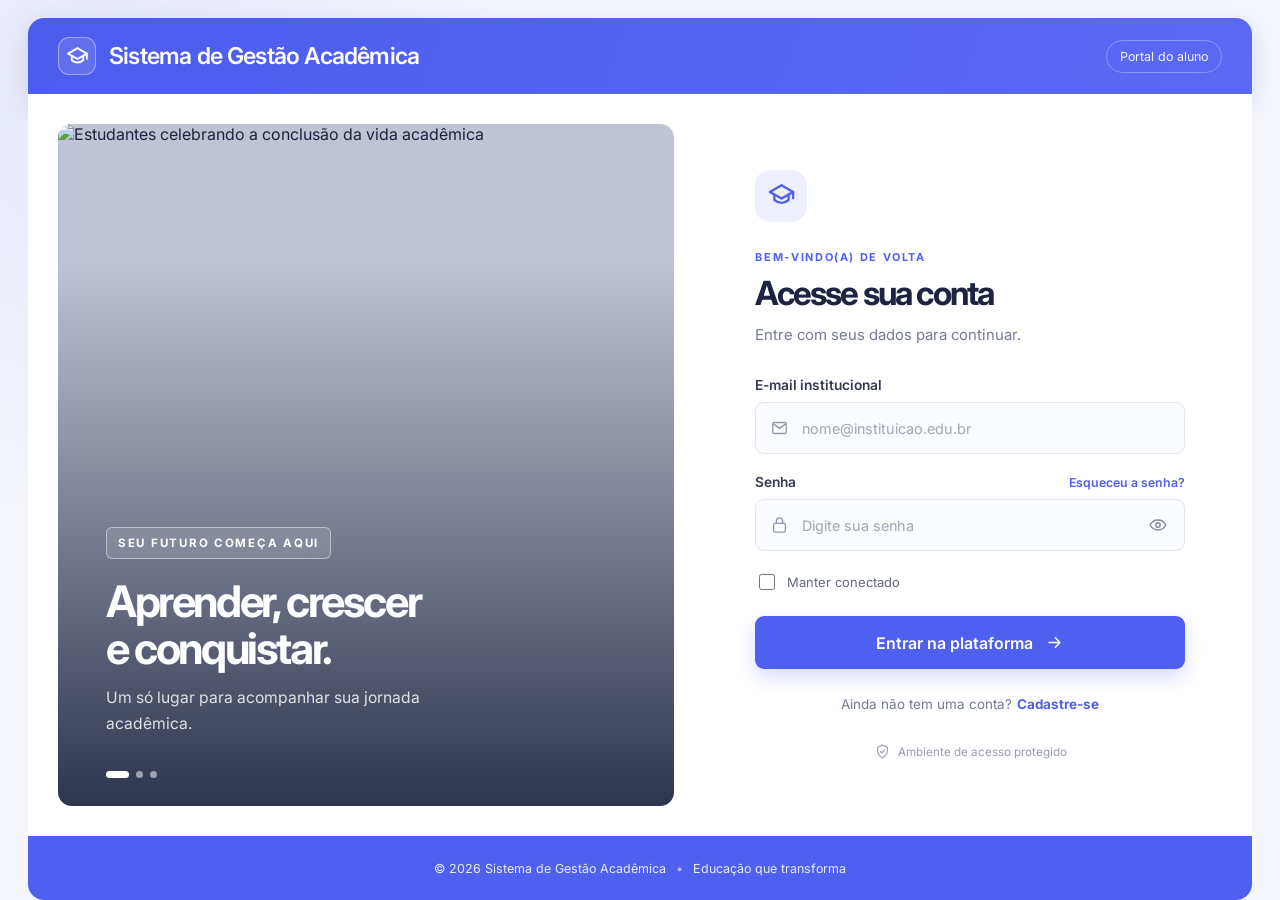
==== index.html @ 6fb916af "Tela de login" ====
<!DOCTYPE html>
<html lang="pt-BR">
<head>
  <meta charset="UTF-8">
  <meta name="viewport" content="width=device-width, initial-scale=1.0">
  <meta name="description" content="Acesse o Sistema de Gestão Acadêmica.">
  <title>Login | Sistema de Gestão Acadêmica</title>
  <link rel="preconnect" href="https://fonts.googleapis.com">
  <link rel="preconnect" href="https://fonts.gstatic.com" crossorigin>
  <link href="https://fonts.googleapis.com/css2?family=Inter:wght@400;500;600;700&display=swap" rel="stylesheet">
  <link rel="stylesheet" href="style.css">
</head>
<body>
  <div class="app-shell">
    <header class="topbar">
      <a class="brand" href="#" aria-label="Sistema de Gestão Acadêmica - início">
        <span class="brand-mark" aria-hidden="true">
          <svg viewBox="0 0 24 24" fill="none">
            <path d="M3 9.2 12 4l9 5.2-9 5.2L3 9.2Z" stroke="currentColor" stroke-width="1.8" stroke-linejoin="round"/>
            <path d="M6.5 11.4v4.1c3.5 2.8 7.5 2.8 11 0v-4.1M21 9.2v5" stroke="currentColor" stroke-width="1.8" stroke-linecap="round" stroke-linejoin="round"/>
          </svg>
        </span>
        <span>Sistema de Gestão Acadêmica</span>
      </a>
      <span class="topbar-label">Portal do aluno</span>
    </header>

    <main class="main-content">
      <section class="welcome-panel" aria-label="Boas-vindas">
        <div class="photo">
          <img
            src="https://images.unsplash.com/photo-1523050854058-8df90110c9f1?auto=format&fit=crop&w=1200&q=85"
            alt="Estudantes celebrando a conclusão da vida acadêmica">
          <div class="photo-shade"></div>
          <div class="photo-copy">
            <span class="eyebrow">SEU FUTURO COMEÇA AQUI</span>
            <h1>Aprender, crescer<br>e conquistar.</h1>
            <p>Um só lugar para acompanhar sua jornada acadêmica.</p>
          </div>
          <div class="photo-dots" aria-hidden="true"><span></span><span></span><span></span></div>
        </div>
      </section>

      <section class="login-panel" aria-labelledby="login-title">
        <div class="login-card">
          <div class="mini-logo" aria-hidden="true">
            <svg viewBox="0 0 24 24" fill="none">
              <path d="M3 9.2 12 4l9 5.2-9 5.2L3 9.2Z" stroke="currentColor" stroke-width="1.8" stroke-linejoin="round"/>
              <path d="M6.5 11.4v4.1c3.5 2.8 7.5 2.8 11 0v-4.1M21 9.2v5" stroke="currentColor" stroke-width="1.8" stroke-linecap="round" stroke-linejoin="round"/>
            </svg>
          </div>
          <p class="welcome-label">BEM-VINDO(A) DE VOLTA</p>
          <h2 id="login-title">Acesse sua conta</h2>
          <p class="subtitle">Entre com seus dados para continuar.</p>

          <form id="login-form" novalidate>
            <div class="form-field">
              <label for="email">E-mail institucional</label>
              <div class="input-wrap">
                <svg class="field-icon" viewBox="0 0 24 24" fill="none" aria-hidden="true">
                  <rect x="3.5" y="5" width="17" height="14" rx="2" stroke="currentColor" stroke-width="1.7"/>
                  <path d="m4.5 7 7.5 5.5L19.5 7" stroke="currentColor" stroke-width="1.7" stroke-linecap="round" stroke-linejoin="round"/>
                </svg>
                <input type="email" id="email" name="email" placeholder="nome@instituicao.edu.br" autocomplete="username" required>
              </div>
              <small class="field-error" id="email-error"></small>
            </div>

            <div class="form-field">
              <div class="label-row">
                <label for="senha">Senha</label>
                <a class="small-link" href="#" id="forgot-link">Esqueceu a senha?</a>
              </div>
              <div class="input-wrap">
                <svg class="field-icon" viewBox="0 0 24 24" fill="none" aria-hidden="true">
                  <rect x="4.5" y="10" width="15" height="11" rx="2" stroke="currentColor" stroke-width="1.7"/>
                  <path d="M8 10V7a4 4 0 0 1 8 0v3" stroke="currentColor" stroke-width="1.7" stroke-linecap="round"/>
                </svg>
                <input type="password" id="senha" name="senha" placeholder="Digite sua senha" autocomplete="current-password" required minlength="6">
                <button class="toggle-password" type="button" id="toggle-password" aria-label="Mostrar senha" aria-pressed="false">
                  <svg viewBox="0 0 24 24" fill="none" aria-hidden="true">
                    <path d="M2.5 12s3.4-6 9.5-6 9.5 6 9.5 6-3.4 6-9.5 6-9.5-6-9.5-6Z" stroke="currentColor" stroke-width="1.7" stroke-linejoin="round"/>
                    <circle cx="12" cy="12" r="2.6" stroke="currentColor" stroke-width="1.7"/>
                  </svg>
                </button>
              </div>
              <small class="field-error" id="senha-error"></small>
            </div>

            <div class="form-options">
              <label class="remember-option" for="lembrar">
                <input type="checkbox" id="lembrar" name="lembrar">
                <span>Manter conectado</span>
              </label>
            </div>

            <button class="submit-button" type="submit">
              <span>Entrar na plataforma</span>
              <svg viewBox="0 0 24 24" fill="none" aria-hidden="true">
                <path d="M5 12h14m-6-6 6 6-6 6" stroke="currentColor" stroke-width="1.8" stroke-linecap="round" stroke-linejoin="round"/>
              </svg>
            </button>
            <p class="form-message" id="form-message" role="status" aria-live="polite"></p>
          </form>

          <div class="signup">
            <span>Ainda não tem uma conta?</span>
            <a href="#" id="signup-link">Cadastre-se</a>
          </div>
          <p class="security-note">
            <svg viewBox="0 0 24 24" fill="none" aria-hidden="true">
              <path d="M12 3 19 6v5c0 4.5-3 7.8-7 10-4-2.2-7-5.5-7-10V6l7-3Z" stroke="currentColor" stroke-width="1.6" stroke-linejoin="round"/>
              <path d="m9 12 2 2 4-4" stroke="currentColor" stroke-width="1.6" stroke-linecap="round" stroke-linejoin="round"/>
            </svg>
            Ambiente de acesso protegido
          </p>
        </div>
      </section>
    </main>

    <footer class="footer">
      <span>© 2026 Sistema de Gestão Acadêmica</span>
      <span class="footer-separator" aria-hidden="true">•</span>
      <span>Educação que transforma</span>
    </footer>
  </div>
  <script src="script.js"></script>
</body>
</html>
---- style.css ----
/* ===== Base e identidade visual ===== */
:root {
  --primary: #4f5ff0;
  --primary-dark: #3948d8;
  --primary-soft: #eef0ff;
  --text: #1d2340;
  --muted: #747b91;
  --border: #e2e5ef;
  --surface: #ffffff;
  --page: #f4f6fb;
  --danger: #c6384b;
  --success: #217a53;
  --shadow: 0 22px 65px rgba(34, 45, 100, 0.10);
}

* { box-sizing: border-box; }

html { min-height: 100%; }

body {
  margin: 0;
  min-height: 100vh;
  font-family: "Inter", Arial, sans-serif;
  color: var(--text);
  background:
    radial-gradient(circle at 8% 12%, rgba(79, 95, 240, 0.09), transparent 27rem),
    var(--page);
}

button, input { font: inherit; }
a { color: inherit; }

.app-shell {
  width: min(1440px, 100%);
  min-height: 100vh;
  margin: 0 auto;
  display: flex;
  flex-direction: column;
  padding: 18px 28px 0;
}

.topbar {
  min-height: 76px;
  display: flex;
  align-items: center;
  justify-content: space-between;
  gap: 20px;
  padding: 0 30px;
  color: #fff;
  background: linear-gradient(110deg, #4c5ced, #5b69f5);
  border-radius: 16px 16px 0 0;
  box-shadow: 0 8px 24px rgba(65, 79, 218, 0.18);
}

.brand {
  display: inline-flex;
  align-items: center;
  gap: 13px;
  color: inherit;
  text-decoration: none;
  font-size: clamp(1.05rem, 2vw, 1.45rem);
  font-weight: 600;
  letter-spacing: -0.035em;
}

.brand-mark {
  width: 38px;
  height: 38px;
  display: grid;
  place-items: center;
  border: 1px solid rgba(255,255,255,.38);
  border-radius: 11px;
  background: rgba(255,255,255,.12);
}
.brand-mark svg { width: 25px; height: 25px; }

.topbar-label {
  padding: 8px 13px;
  border: 1px solid rgba(255,255,255,.3);
  border-radius: 999px;
  color: rgba(255,255,255,.92);
  font-size: .78rem;
  white-space: nowrap;
}

.main-content {
  flex: 1;
  display: grid;
  grid-template-columns: minmax(0, 1.08fr) minmax(390px, .92fr);
  min-height: 650px;
  background: var(--surface);
  overflow: hidden;
}

.welcome-panel {
  min-width: 0;
  padding: 30px 15px 30px 30px;
}

.photo {
  position: relative;
  height: 100%;
  min-height: 590px;
  overflow: hidden;
  border-radius: 14px;
  isolation: isolate;
  background: #c5c9d9;
}
.photo img {
  position: absolute;
  inset: 0;
  width: 100%;
  height: 100%;
  object-fit: cover;
  object-position: center;
  z-index: -2;
}
.photo-shade {
  position: absolute;
  inset: 0;
  z-index: -1;
  background: linear-gradient(180deg, rgba(13, 20, 48, .03) 20%, rgba(13, 20, 48, .82) 100%);
}
.photo-copy {
  position: absolute;
  left: clamp(24px, 4vw, 48px);
  right: 28px;
  bottom: 68px;
  color: white;
}
.eyebrow, .welcome-label {
  font-size: .72rem;
  font-weight: 700;
  letter-spacing: .15em;
}
.eyebrow {
  display: inline-block;
  padding: 8px 11px;
  border: 1px solid rgba(255,255,255,.45);
  border-radius: 6px;
  background: rgba(255,255,255,.12);
  backdrop-filter: blur(8px);
}
.photo-copy h1 {
  margin: 19px 0 12px;
  font-size: clamp(2rem, 3.4vw, 3.4rem);
  line-height: 1.09;
  letter-spacing: -.055em;
}
.photo-copy p {
  max-width: 380px;
  margin: 0;
  color: rgba(255,255,255,.83);
  font-size: .98rem;
  line-height: 1.7;
}
.photo-dots {
  position: absolute;
  left: clamp(24px, 4vw, 48px);
  bottom: 28px;
  display: flex;
  gap: 7px;
}
.photo-dots span {
  width: 7px;
  height: 7px;
  border-radius: 50%;
  background: rgba(255,255,255,.52);
}
.photo-dots span:first-child { width: 23px; border-radius: 99px; background: #fff; }

.login-panel {
  display: grid;
  place-items: center;
  padding: 42px clamp(28px, 5vw, 76px);
  background: #fff;
}
.login-card { width: 100%; max-width: 430px; }

.mini-logo {
  display: grid;
  place-items: center;
  width: 52px;
  height: 52px;
  margin-bottom: 28px;
  color: var(--primary);
  background: var(--primary-soft);
  border-radius: 15px;
}
.mini-logo svg { width: 31px; height: 31px; }

.welcome-label {
  margin: 0 0 10px;
  color: var(--primary);
  font-size: .68rem;
}
.login-card h2 {
  margin: 0;
  font-size: clamp(1.75rem, 2.6vw, 2.2rem);
  line-height: 1.2;
  letter-spacing: -.055em;
}
.subtitle {
  margin: 10px 0 30px;
  color: var(--muted);
  font-size: .93rem;
  line-height: 1.6;
}

.form-field { margin-bottom: 20px; }
.form-field > label, .label-row > label {
  display: block;
  margin-bottom: 9px;
  font-size: .86rem;
  font-weight: 600;
  color: #343a52;
}
.label-row {
  display: flex;
  align-items: center;
  justify-content: space-between;
  gap: 12px;
}
.small-link {
  margin-bottom: 9px;
  color: var(--primary);
  text-decoration: none;
  font-size: .77rem;
  font-weight: 600;
}
.small-link:hover, .signup a:hover { text-decoration: underline; }

.input-wrap { position: relative; }
.input-wrap input {
  width: 100%;
  height: 52px;
  padding: 0 46px;
  color: var(--text);
  background: #fbfcff;
  border: 1px solid var(--border);
  border-radius: 9px;
  outline: none;
  font-size: .9rem;
  transition: border-color .2s, box-shadow .2s, background .2s;
}
.input-wrap input::placeholder { color: #a0a5b5; }
.input-wrap input:hover { border-color: #c4c9dc; }
.input-wrap input:focus {
  border-color: var(--primary);
  background: #fff;
  box-shadow: 0 0 0 4px rgba(79,95,240,.11);
}
.input-wrap input[aria-invalid="true"] { border-color: var(--danger); }
.field-icon {
  position: absolute;
  top: 50%;
  left: 15px;
  width: 19px;
  height: 19px;
  color: #9097ad;
  transform: translateY(-50%);
  pointer-events: none;
}
.toggle-password {
  position: absolute;
  top: 50%;
  right: 10px;
  display: grid;
  place-items: center;
  width: 34px;
  height: 34px;
  padding: 0;
  color: #858ba0;
  background: transparent;
  border: 0;
  border-radius: 7px;
  cursor: pointer;
  transform: translateY(-50%);
}
.toggle-password:hover { color: var(--primary); background: var(--primary-soft); }
.toggle-password svg { width: 20px; height: 20px; }
.field-error { display: block; min-height: 0; margin-top: 5px; color: var(--danger); font-size: .75rem; }
.field-error:empty { display: none; }

.form-options { display: flex; justify-content: space-between; margin: 1px 0 23px; }
.remember-option {
  display: inline-flex;
  align-items: center;
  gap: 9px;
  color: #626980;
  cursor: pointer;
  font-size: .81rem;
}
.remember-option input {
  width: 16px;
  height: 16px;
  accent-color: var(--primary);
  cursor: pointer;
}

.submit-button {
  width: 100%;
  min-height: 53px;
  display: flex;
  align-items: center;
  justify-content: center;
  gap: 12px;
  padding: 12px 18px;
  color: #fff;
  background: var(--primary);
  border: 0;
  border-radius: 9px;
  box-shadow: 0 8px 18px rgba(79,95,240,.22);
  font-weight: 600;
  cursor: pointer;
  transition: transform .18s, background .18s, box-shadow .18s;
}
.submit-button:hover {
  background: var(--primary-dark);
  box-shadow: 0 10px 22px rgba(79,95,240,.28);
  transform: translateY(-1px);
}
.submit-button:active { transform: translateY(0); }
.submit-button svg { width: 19px; height: 19px; }
.form-message { min-height: 0; margin: 12px 0 0; font-size: .82rem; line-height: 1.5; }
.form-message:not(:empty) { padding: 10px 12px; border-radius: 8px; }
.form-message.error { color: var(--danger); background: #fff0f2; }
.form-message.success { color: var(--success); background: #eaf8f0; }

.signup {
  display: flex;
  flex-wrap: wrap;
  align-items: center;
  justify-content: center;
  gap: 5px;
  margin-top: 27px;
  color: var(--muted);
  font-size: .84rem;
}
.signup a { color: var(--primary); font-weight: 700; text-decoration: none; }

.security-note {
  display: flex;
  align-items: center;
  justify-content: center;
  gap: 7px;
  margin: 31px 0 0;
  color: #969caf;
  font-size: .73rem;
}
.security-note svg { width: 17px; height: 17px; }

.footer {
  min-height: 64px;
  display: flex;
  align-items: center;
  justify-content: center;
  flex-wrap: wrap;
  gap: 10px;
  padding: 15px;
  color: rgba(255,255,255,.88);
  background: #4f5ff0;
  border-radius: 0 0 16px 16px;
  font-size: .78rem;
  text-align: center;
}
.footer-separator { opacity: .65; }

@media (max-width: 900px) {
  .app-shell { padding: 12px 12px 0; }
  .topbar { min-height: 68px; padding: 0 20px; }
  .main-content { grid-template-columns: minmax(0, .9fr) minmax(350px, 1.1fr); min-height: 620px; }
  .welcome-panel { padding: 20px 10px 20px 20px; }
  .photo { min-height: 580px; }
  .login-panel { padding: 35px 28px; }
  .photo-copy h1 { font-size: 2.25rem; }
}

@media (max-width: 680px) {
  .app-shell { padding: 0; }
  .topbar { border-radius: 0; padding: 0 18px; min-height: 66px; }
  .brand { gap: 9px; font-size: 1rem; }
  .brand-mark { width: 34px; height: 34px; }
  .topbar-label { display: none; }
  .main-content { display: flex; flex-direction: column; min-height: 0; }
  .welcome-panel { padding: 16px 16px 0; }
  .photo { min-height: 220px; height: 220px; border-radius: 12px; }
  .photo-copy { left: 22px; bottom: 25px; }
  .photo-copy h1 { margin: 10px 0 6px; font-size: 1.65rem; }
  .photo-copy p { max-width: 300px; font-size: .8rem; line-height: 1.4; }
  .eyebrow { padding: 6px 8px; font-size: .57rem; }
  .photo-dots { display: none; }
  .login-panel { padding: 30px 22px 38px; }
  .mini-logo { width: 44px; height: 44px; margin-bottom: 21px; border-radius: 12px; }
  .mini-logo svg { width: 27px; height: 27px; }
  .subtitle { margin-bottom: 25px; }
  .footer { border-radius: 0; min-height: 58px; font-size: .72rem; }
}

@media (prefers-reduced-motion: reduce) {
  *, *::before, *::after { scroll-behavior: auto !important; transition: none !important; }
}
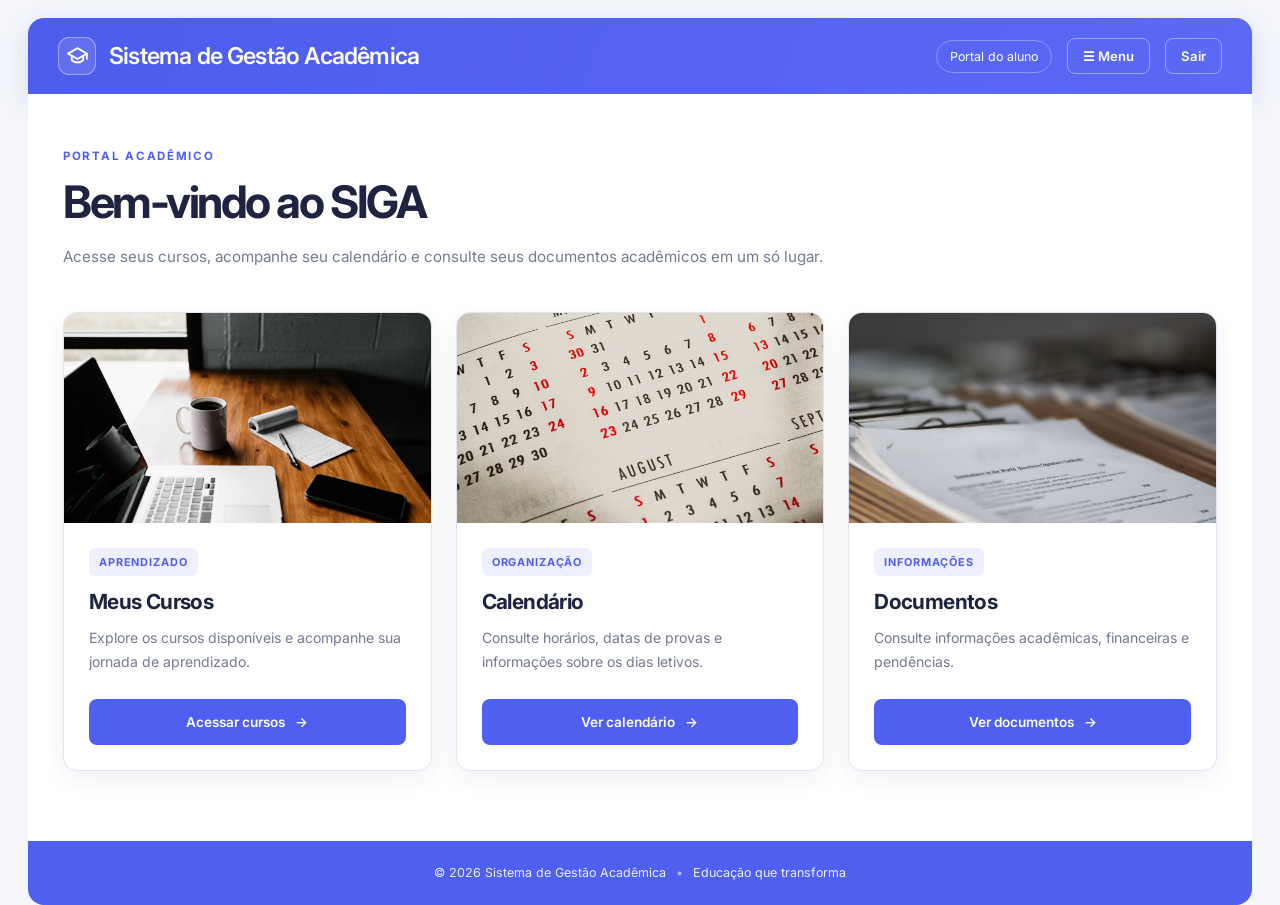
==== commit ae50eac2: "Projeto SIGA finalizado." ====
--- a/index.html
+++ b/index.html
@@ -1,129 +1,178 @@
 <!DOCTYPE html>
 <html lang="pt-BR">
 <head>
-  <meta charset="UTF-8">
-  <meta name="viewport" content="width=device-width, initial-scale=1.0">
-  <meta name="description" content="Acesse o Sistema de Gestão Acadêmica.">
-  <title>Login | Sistema de Gestão Acadêmica</title>
-  <link rel="preconnect" href="https://fonts.googleapis.com">
-  <link rel="preconnect" href="https://fonts.gstatic.com" crossorigin>
-  <link href="https://fonts.googleapis.com/css2?family=Inter:wght@400;500;600;700&display=swap" rel="stylesheet">
-  <link rel="stylesheet" href="style.css">
+    <meta charset="UTF-8">
+    <meta name="viewport" content="width=device-width, initial-scale=1.0">
+
+    <meta name="description" content="Portal do aluno do Sistema de Gestão Acadêmica.">
+
+    <title>Início | Sistema de Gestão Acadêmica</title>
+
+    <link rel="preconnect" href="https://fonts.googleapis.com">
+    <link rel="preconnect" href="https://fonts.gstatic.com" crossorigin>
+
+    <link href="https://fonts.googleapis.com/css2?family=Inter:wght@400;500;600;700&display=swap"
+          rel="stylesheet">
+
+    <link rel="stylesheet" href="css/index.css">
+    <link rel="stylesheet" href="css/menu.css">
 </head>
+
 <body>
-  <div class="app-shell">
-    <header class="topbar">
-      <a class="brand" href="#" aria-label="Sistema de Gestão Acadêmica - início">
-        <span class="brand-mark" aria-hidden="true">
-          <svg viewBox="0 0 24 24" fill="none">
-            <path d="M3 9.2 12 4l9 5.2-9 5.2L3 9.2Z" stroke="currentColor" stroke-width="1.8" stroke-linejoin="round"/>
-            <path d="M6.5 11.4v4.1c3.5 2.8 7.5 2.8 11 0v-4.1M21 9.2v5" stroke="currentColor" stroke-width="1.8" stroke-linecap="round" stroke-linejoin="round"/>
-          </svg>
-        </span>
-        <span>Sistema de Gestão Acadêmica</span>
-      </a>
-      <span class="topbar-label">Portal do aluno</span>
-    </header>
+    <div class="app-shell">
 
-    <main class="main-content">
-      <section class="welcome-panel" aria-label="Boas-vindas">
-        <div class="photo">
-          <img
-            src="https://images.unsplash.com/photo-1523050854058-8df90110c9f1?auto=format&fit=crop&w=1200&q=85"
-            alt="Estudantes celebrando a conclusão da vida acadêmica">
-          <div class="photo-shade"></div>
-          <div class="photo-copy">
-            <span class="eyebrow">SEU FUTURO COMEÇA AQUI</span>
-            <h1>Aprender, crescer<br>e conquistar.</h1>
-            <p>Um só lugar para acompanhar sua jornada acadêmica.</p>
-          </div>
-          <div class="photo-dots" aria-hidden="true"><span></span><span></span><span></span></div>
-        </div>
-      </section>
+        <!-- Cabeçalho -->
+        <header class="topbar">
 
-      <section class="login-panel" aria-labelledby="login-title">
-        <div class="login-card">
-          <div class="mini-logo" aria-hidden="true">
-            <svg viewBox="0 0 24 24" fill="none">
-              <path d="M3 9.2 12 4l9 5.2-9 5.2L3 9.2Z" stroke="currentColor" stroke-width="1.8" stroke-linejoin="round"/>
-              <path d="M6.5 11.4v4.1c3.5 2.8 7.5 2.8 11 0v-4.1M21 9.2v5" stroke="currentColor" stroke-width="1.8" stroke-linecap="round" stroke-linejoin="round"/>
-            </svg>
-          </div>
-          <p class="welcome-label">BEM-VINDO(A) DE VOLTA</p>
-          <h2 id="login-title">Acesse sua conta</h2>
-          <p class="subtitle">Entre com seus dados para continuar.</p>
+            <a href="index.html" class="brand">
+                <span class="brand-mark" aria-hidden="true">
+                    <svg viewBox="0 0 24 24" fill="none">
+                        <path d="M3 9.2 12 4l9 5.2-9 5.2L3 9.2Z"
+                              stroke="currentColor"
+                              stroke-width="1.8"
+                              stroke-linejoin="round"/>
 
-          <form id="login-form" novalidate>
-            <div class="form-field">
-              <label for="email">E-mail institucional</label>
-              <div class="input-wrap">
-                <svg class="field-icon" viewBox="0 0 24 24" fill="none" aria-hidden="true">
-                  <rect x="3.5" y="5" width="17" height="14" rx="2" stroke="currentColor" stroke-width="1.7"/>
-                  <path d="m4.5 7 7.5 5.5L19.5 7" stroke="currentColor" stroke-width="1.7" stroke-linecap="round" stroke-linejoin="round"/>
-                </svg>
-                <input type="email" id="email" name="email" placeholder="nome@instituicao.edu.br" autocomplete="username" required>
-              </div>
-              <small class="field-error" id="email-error"></small>
+                        <path d="M6.5 11.4v4.1c3.5 2.8 7.5 2.8 11 0v-4.1M21 9.2v5"
+                              stroke="currentColor"
+                              stroke-width="1.8"
+                              stroke-linecap="round"
+                              stroke-linejoin="round"/>
+                    </svg>
+                </span>
+
+                <span>Sistema de Gestão Acadêmica</span>
+            </a>
+
+            
+            <div class="header-actions">
+                <span class="topbar-label">Portal do aluno</span>
+
+                <nav class="menu-navegacao" aria-label="Navegação principal">
+                    <button
+                        type="button"
+                        class="menu-botao"
+                        aria-expanded="false"
+                        aria-controls="menu-opcoes">
+                        ☰ Menu
+                    </button>
+
+                    <div class="menu-opcoes" id="menu-opcoes" hidden>
+                        <a href="index.html" aria-current="page">Página inicial</a>
+                        <a href="curso.html">Meus Cursos</a>
+                        <a href="calendario.html">Calendário</a>
+                        <a href="documento.html">Documentos</a>
+                    </div>
+                </nav>
+
+                <a href="login.html" class="logout-link">Sair</a>
             </div>
 
-            <div class="form-field">
-              <div class="label-row">
-                <label for="senha">Senha</label>
-                <a class="small-link" href="#" id="forgot-link">Esqueceu a senha?</a>
-              </div>
-              <div class="input-wrap">
-                <svg class="field-icon" viewBox="0 0 24 24" fill="none" aria-hidden="true">
-                  <rect x="4.5" y="10" width="15" height="11" rx="2" stroke="currentColor" stroke-width="1.7"/>
-                  <path d="M8 10V7a4 4 0 0 1 8 0v3" stroke="currentColor" stroke-width="1.7" stroke-linecap="round"/>
-                </svg>
-                <input type="password" id="senha" name="senha" placeholder="Digite sua senha" autocomplete="current-password" required minlength="6">
-                <button class="toggle-password" type="button" id="toggle-password" aria-label="Mostrar senha" aria-pressed="false">
-                  <svg viewBox="0 0 24 24" fill="none" aria-hidden="true">
-                    <path d="M2.5 12s3.4-6 9.5-6 9.5 6 9.5 6-3.4 6-9.5 6-9.5-6-9.5-6Z" stroke="currentColor" stroke-width="1.7" stroke-linejoin="round"/>
-                    <circle cx="12" cy="12" r="2.6" stroke="currentColor" stroke-width="1.7"/>
-                  </svg>
-                </button>
-              </div>
-              <small class="field-error" id="senha-error"></small>
-            </div>
 
-            <div class="form-options">
-              <label class="remember-option" for="lembrar">
-                <input type="checkbox" id="lembrar" name="lembrar">
-                <span>Manter conectado</span>
-              </label>
-            </div>
+        </header>
 
-            <button class="submit-button" type="submit">
-              <span>Entrar na plataforma</span>
-              <svg viewBox="0 0 24 24" fill="none" aria-hidden="true">
-                <path d="M5 12h14m-6-6 6 6-6 6" stroke="currentColor" stroke-width="1.8" stroke-linecap="round" stroke-linejoin="round"/>
-              </svg>
-            </button>
-            <p class="form-message" id="form-message" role="status" aria-live="polite"></p>
-          </form>
+        <!-- Conteúdo principal -->
+        <main class="container">
 
-          <div class="signup">
-            <span>Ainda não tem uma conta?</span>
-            <a href="#" id="signup-link">Cadastre-se</a>
-          </div>
-          <p class="security-note">
-            <svg viewBox="0 0 24 24" fill="none" aria-hidden="true">
-              <path d="M12 3 19 6v5c0 4.5-3 7.8-7 10-4-2.2-7-5.5-7-10V6l7-3Z" stroke="currentColor" stroke-width="1.6" stroke-linejoin="round"/>
-              <path d="m9 12 2 2 4-4" stroke="currentColor" stroke-width="1.6" stroke-linecap="round" stroke-linejoin="round"/>
-            </svg>
-            Ambiente de acesso protegido
-          </p>
-        </div>
-      </section>
-    </main>
+            <section class="page-heading">
+                <p class="welcome-label">PORTAL ACADÊMICO</p>
 
-    <footer class="footer">
-      <span>© 2026 Sistema de Gestão Acadêmica</span>
-      <span class="footer-separator" aria-hidden="true">•</span>
-      <span>Educação que transforma</span>
-    </footer>
-  </div>
-  <script src="script.js"></script>
+                <h1>Bem-vindo ao SIGA</h1>
+
+                <p class="page-description">
+                    Acesse seus cursos, acompanhe seu calendário
+                    e consulte seus documentos acadêmicos em um só lugar.
+                </p>
+            </section>
+
+            <!-- Áreas do sistema -->
+            <section class="grade-servicos" aria-label="Áreas do sistema">
+
+                <!-- Cursos -->
+                <article class="card">
+                    <div class="card-imagem">
+                        <img src="/imagens/ft1.avif"
+                             alt="Livros e materiais de estudo">
+                    </div>
+
+                    <div class="card-corpo">
+                        <span class="card-categoria">APRENDIZADO</span>
+
+                        <h2>Meus Cursos</h2>
+
+                        <p>
+                            Explore os cursos disponíveis e acompanhe
+                            sua jornada de aprendizado.
+                        </p>
+
+                        <a href="curso.html" class="botao">
+                            Acessar cursos
+                            <span aria-hidden="true">→</span>
+                        </a>
+                    </div>
+                </article>
+
+                <!-- Calendário -->
+                <article class="card">
+                    <div class="card-imagem">
+                        <img src="/imagens/ft2.avif"
+                             alt="Calendário com datas acadêmicas">
+                    </div>
+
+                    <div class="card-corpo">
+                        <span class="card-categoria">ORGANIZAÇÃO</span>
+
+                        <h2>Calendário</h2>
+
+                        <p>
+                            Consulte horários, datas de provas
+                            e informações sobre os dias letivos.
+                        </p>
+
+                        <a href="calendario.html" class="botao">
+                            Ver calendário
+                            <span aria-hidden="true">→</span>
+                        </a>
+                    </div>
+                </article>
+
+                <!-- Documentos -->
+                <article class="card">
+                    <div class="card-imagem">
+                        <img src="/imagens/ft3.avif"
+                             alt="Documentos e materiais acadêmicos">
+                    </div>
+
+                    <div class="card-corpo">
+                        <span class="card-categoria">INFORMAÇÕES</span>
+
+                        <h2>Documentos</h2>
+
+                        <p>
+                            Consulte informações acadêmicas,
+                            financeiras e pendências.
+                        </p>
+
+                        <a href="documento.html" class="botao">
+                            Ver documentos
+                            <span aria-hidden="true">→</span>
+                        </a>
+                    </div>
+                </article>
+
+            </section>
+
+        </main>
+
+        <!-- Rodapé -->
+        <footer class="footer">
+            <span>© 2026 Sistema de Gestão Acadêmica</span>
+            <span class="footer-separator">•</span>
+            <span>Educação que transforma</span>
+        </footer>
+
+    </div>
+
+    <script src="js/index.js"></script>
+    <script src="js/menu.js"></script>
 </body>
 </html>
--- a/css/index.css
+++ b/css/index.css
@@ -0,0 +1,343 @@
+:root {
+    --primary: #4f5ff0;
+    --primary-dark: #3948d8;
+    --primary-soft: #eef0ff;
+    --text: #1d2340;
+    --muted: #747b91;
+    --border: #e2e5ef;
+    --surface: #ffffff;
+    --page: #f4f6fb;
+    --shadow: 0 8px 25px rgba(34, 45, 100, 0.07);
+}
+
+/* Configurações gerais */
+
+* {
+    box-sizing: border-box;
+}
+
+body {
+    min-height: 100vh;
+    margin: 0;
+    font-family: "Inter", Arial, sans-serif;
+    color: var(--text);
+    background: var(--page);
+}
+
+a {
+    color: inherit;
+    text-decoration: none;
+}
+
+/* Estrutura principal */
+
+.app-shell {
+    width: min(1440px, 100%);
+    min-height: 100vh;
+    margin: 0 auto;
+    padding: 18px 28px 0;
+    display: flex;
+    flex-direction: column;
+}
+
+/* Cabeçalho */
+
+.topbar {
+    min-height: 76px;
+    display: flex;
+    align-items: center;
+    justify-content: space-between;
+    gap: 20px;
+    padding: 0 30px;
+    color: #fff;
+    background: linear-gradient(110deg, #4c5ced, #5b69f5);
+    border-radius: 16px 16px 0 0;
+    box-shadow: 0 8px 24px rgba(65, 79, 218, 0.18);
+}
+
+.brand {
+    display: inline-flex;
+    align-items: center;
+    gap: 13px;
+    font-size: clamp(1.05rem, 2vw, 1.45rem);
+    font-weight: 600;
+    letter-spacing: -0.035em;
+}
+
+.brand-mark {
+    width: 38px;
+    height: 38px;
+    display: grid;
+    place-items: center;
+    border: 1px solid rgba(255, 255, 255, 0.38);
+    border-radius: 11px;
+    background: rgba(255, 255, 255, 0.12);
+}
+
+.brand-mark svg {
+    width: 25px;
+    height: 25px;
+}
+
+.header-actions {
+    display: flex;
+    align-items: center;
+    gap: 15px;
+}
+
+.topbar-label {
+    padding: 8px 13px;
+    border: 1px solid rgba(255, 255, 255, 0.3);
+    border-radius: 999px;
+    font-size: 0.78rem;
+    white-space: nowrap;
+}
+
+.logout-link {
+    padding: 9px 15px;
+    border: 1px solid rgba(255, 255, 255, 0.4);
+    border-radius: 8px;
+    font-size: 0.82rem;
+    font-weight: 600;
+    transition: background 0.2s;
+}
+
+.logout-link:hover {
+    background: rgba(255, 255, 255, 0.15);
+}
+
+/* Conteúdo principal */
+
+.container {
+    flex: 1;
+    width: 100%;
+    padding: 55px 35px 70px;
+    background: var(--surface);
+}
+
+.page-heading {
+    max-width: 760px;
+    margin-bottom: 42px;
+}
+
+.welcome-label {
+    margin: 0 0 12px;
+    color: var(--primary);
+    font-size: 0.72rem;
+    font-weight: 700;
+    letter-spacing: 0.15em;
+}
+
+.page-heading h1 {
+    margin: 0;
+    font-size: clamp(2rem, 3.5vw, 2.8rem);
+    letter-spacing: -0.055em;
+}
+
+.page-description {
+    margin: 15px 0 0;
+    color: var(--muted);
+    font-size: 0.95rem;
+    line-height: 1.7;
+}
+
+/* Cartões */
+
+.grade-servicos {
+    display: grid;
+    grid-template-columns: repeat(3, minmax(0, 1fr));
+    gap: 24px;
+}
+
+.card {
+    min-width: 0;
+    display: flex;
+    flex-direction: column;
+    overflow: hidden;
+    background: var(--surface);
+    border: 1px solid var(--border);
+    border-radius: 14px;
+    box-shadow: var(--shadow);
+    transition: transform 0.2s, box-shadow 0.2s;
+}
+
+.card:hover {
+    transform: translateY(-5px);
+    box-shadow: 0 15px 35px rgba(34, 45, 100, 0.12);
+}
+
+.card-imagem {
+    height: 210px;
+    overflow: hidden;
+    background: var(--primary-soft);
+}
+
+.card-imagem img {
+    display: block;
+    width: 100%;
+    height: 100%;
+    object-fit: cover;
+    transition: transform 0.3s;
+}
+
+.card:hover .card-imagem img {
+    transform: scale(1.04);
+}
+
+.card-corpo {
+    flex: 1;
+    display: flex;
+    flex-direction: column;
+    align-items: flex-start;
+    padding: 25px;
+}
+
+.card-categoria {
+    margin-bottom: 13px;
+    padding: 7px 10px;
+    color: var(--primary);
+    background: var(--primary-soft);
+    border-radius: 6px;
+    font-size: 0.68rem;
+    font-weight: 700;
+    letter-spacing: 0.08em;
+}
+
+.card-corpo h2 {
+    margin: 0 0 12px;
+    font-size: 1.3rem;
+    letter-spacing: -0.03em;
+}
+
+.card-corpo p {
+    flex: 1;
+    margin: 0 0 25px;
+    color: var(--muted);
+    font-size: 0.88rem;
+    line-height: 1.7;
+}
+
+/* Botões */
+
+.botao {
+    width: 100%;
+    min-height: 46px;
+    display: flex;
+    align-items: center;
+    justify-content: center;
+    gap: 10px;
+    padding: 12px 15px;
+    color: #fff;
+    background: var(--primary);
+    border-radius: 8px;
+    font-size: 0.85rem;
+    font-weight: 600;
+    transition: background 0.2s;
+}
+
+.botao:hover {
+    background: var(--primary-dark);
+}
+
+/* Rodapé */
+
+.footer {
+    min-height: 64px;
+    display: flex;
+    align-items: center;
+    justify-content: center;
+    flex-wrap: wrap;
+    gap: 10px;
+    padding: 15px;
+    color: rgba(255, 255, 255, 0.9);
+    background: var(--primary);
+    border-radius: 0 0 16px 16px;
+    font-size: 0.78rem;
+    text-align: center;
+}
+
+.footer-separator {
+    opacity: 0.65;
+}
+
+/* Responsividade */
+
+@media (max-width: 950px) {
+    .app-shell {
+        padding: 12px 12px 0;
+    }
+
+    .container {
+        padding: 40px 25px 55px;
+    }
+
+    .grade-servicos {
+        grid-template-columns: repeat(2, minmax(0, 1fr));
+    }
+}
+
+@media (max-width: 600px) {
+    .app-shell {
+        padding: 0;
+    }
+
+    .topbar {
+        min-height: 66px;
+        padding: 0 16px;
+        border-radius: 0;
+    }
+
+    .brand {
+        gap: 9px;
+        font-size: 0.92rem;
+    }
+
+    .brand-mark {
+        width: 34px;
+        height: 34px;
+        flex-shrink: 0;
+    }
+
+    .topbar-label {
+        display: none;
+    }
+
+    .logout-link {
+        padding: 8px 10px;
+        font-size: 0.75rem;
+    }
+
+    .container {
+        padding: 35px 18px 50px;
+    }
+
+    .page-heading {
+        margin-bottom: 30px;
+    }
+
+    .grade-servicos {
+        grid-template-columns: 1fr;
+        gap: 20px;
+    }
+
+    .card-imagem {
+        height: 190px;
+    }
+
+    .card-corpo {
+        padding: 22px;
+    }
+
+    .footer {
+        border-radius: 0;
+        font-size: 0.72rem;
+    }
+}
+
+@media (prefers-reduced-motion: reduce) {
+    *,
+    *::before,
+    *::after {
+        transition: none !important;
+    }
+}
--- a/css/menu.css
+++ b/css/menu.css
@@ -0,0 +1,63 @@
+.menu-navegacao {
+    position: relative;
+}
+
+.menu-botao {
+    padding: 9px 15px;
+    border: 1px solid rgba(255, 255, 255, 0.4);
+    border-radius: 8px;
+    background: transparent;
+    color: #fff;
+    font: inherit;
+    font-size: 0.82rem;
+    font-weight: 600;
+    cursor: pointer;
+}
+
+.menu-botao:hover,
+.menu-botao[aria-expanded="true"] {
+    background: rgba(255, 255, 255, 0.15);
+}
+
+.menu-opcoes {
+    position: absolute;
+    top: calc(100% + 10px);
+    right: 0;
+    z-index: 100;
+    width: 210px;
+    padding: 8px;
+    background: #fff;
+    border: 1px solid #e2e5ef;
+    border-radius: 10px;
+    box-shadow: 0 12px 30px rgba(34, 45, 100, 0.15);
+}
+
+.menu-opcoes[hidden] {
+    display: none;
+}
+
+.menu-opcoes a {
+    display: block;
+    padding: 12px;
+    border-radius: 6px;
+    color: #1d2340;
+    font-size: 0.85rem;
+    text-decoration: none;
+}
+
+.menu-opcoes a:hover,
+.menu-opcoes a[aria-current="page"] {
+    background: #eef0ff;
+    color: #3948d8;
+}
+
+@media (max-width: 600px) {
+    .menu-botao {
+        padding: 8px 10px;
+        font-size: 0.75rem;
+    }
+
+    .menu-opcoes {
+        width: min(210px, calc(100vw - 24px));
+    }
+}
